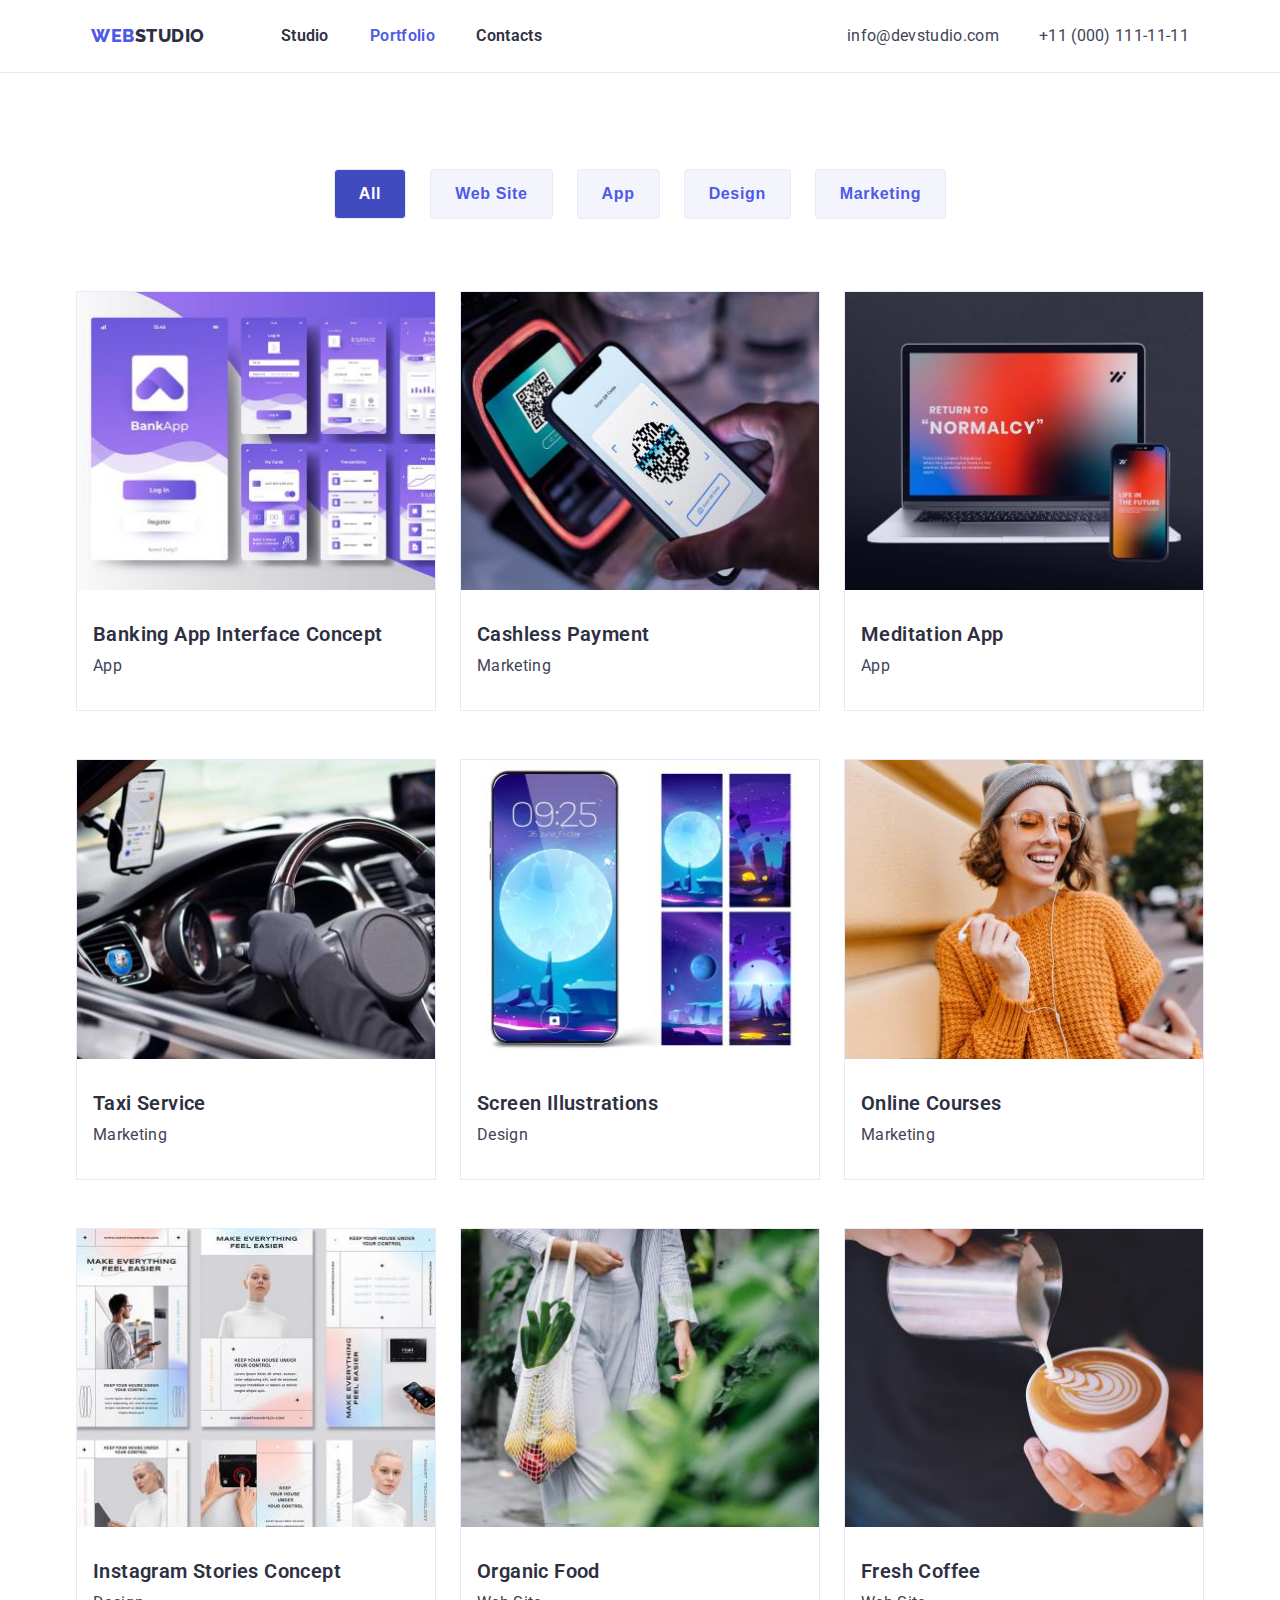
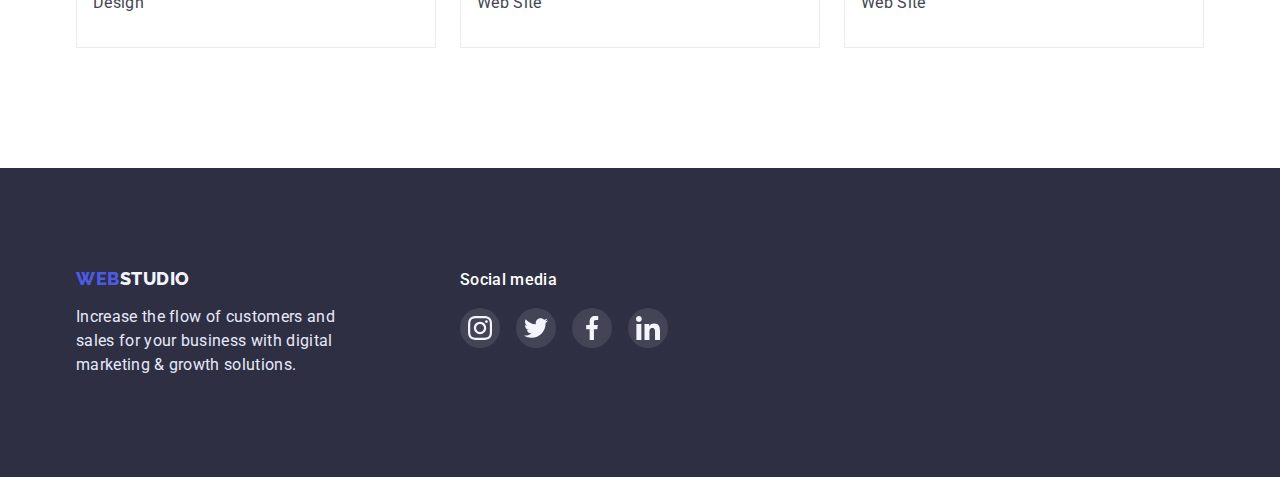
==== portfolio.html @ e55f162a "Initial commit" ====
<!DOCTYPE html>
<html lang="en">
<head>
    <meta charset="UTF-8">
    <meta http-equiv="X-UA-Compatible" content="IE=edge">
    <meta name="viewport" content="width=device-width, initial-scale=1.0">
    <link rel="preconnect" href="https://fonts.googleapis.com">
    <link rel="preconnect" href="https://fonts.gstatic.com" crossorigin>
    <link href="https://fonts.googleapis.com/css2?family=Raleway:wght@800&family=Roboto:wght@400;500;700;900&display=swap" rel="stylesheet">
    <link rel="stylesheet" href="https://github.com/sindresorhus/modern-normalize/blob/main/modern-normalize.css">
    <link rel="stylesheet" href="./css/styles.css">
    <title>Portfolio</title>
</head>

<body>
    <header class="header">
        <div class="header-cont">
        <nav class="nav">
        
        <!-- Logo -->
            <a class="logo-link" href="./index.html">Web<span class="studio">Studio</span></a>
        
        <!-- Навигация -->
                <ul class="nav-li">
                    <li><a class="header-link" href="./index.html">Studio</a></li>
                    <li><a class="header-link current" href="./portfolio.html">Portfolio</a></li>
                    <li><a class="header-link" href="">Contacts</a></li>
                </ul> 
        </nav>
        
        <!-- Контакты -->
        <address>
            <ul class="address">
                <li><a class="address-link mail" href="mailto:info@devstudio.com">info@devstudio.com</a></li>
                <li><a class="address-link tel" href="tel:+110001111111">+11 (000) 111-11-11</a></li>
            </ul>
        </address>
    </div>
    </header>
        
    <main>
                <!-- Виды деятельности, разделение по фильтру и ссылки -->
        <section class="portfolio-photo section">
            <div class="container">
                <h1 class="filter-titel hidden">Portfolio filter by type of work</h1>    
                <ul class="portfolio-filter">
                    <li><button type="button" class="filter-button current">All</button></li>
                    <li><button type="button" class="filter-button">Web Site</button></li>
                    <li><button type="button" class="filter-button">App</button></li>
                    <li><button type="button" class="filter-button">Design</button></li>
                    <li><button type="button" class="filter-button">Marketing</button></li>
                </ul>
            
                <!-- Ссылки-картинки -->
                <ul class="portfolio-links">
                    <li class="portfolio-li">
                        <a class="portfolio-link" href="#">
                            <img src="./images/portfolio1.jpg" alt="Bank App View" width="360">
                            <div class="portfolio-text">
                                <h2 class="portfolio-card-titel">Banking App Interface Concept</h2>
                                <p class="text">App</p>
                            </div>
                        </a>
                    </li>
                    <li class="portfolio-li">
                        <a class="portfolio-link" href="#">
                            <img src="./images/portfolio2.jpg" alt="pay with app" width="360">
                            <div class="portfolio-text">
                                <h2 class="portfolio-card-titel">Cashless Payment</h2>
                                <p class="text">Marketing</p>
                            </div>
                        </a>
                    </li>
                    <li class="portfolio-li">
                        <a class="portfolio-link" href="#">
                            <img src="./images/portfolio3.jpg" alt="Laptop and telefon" width="360">
                            <div class="portfolio-text">
                                <h2 class="portfolio-card-titel">Meditation App</h2>
                                <p class="text">App</p>
                            </div>
                        </a>
                    </li>
                    <li class="portfolio-li">
                        <a class="portfolio-link" href="#">
                            <img src="./images/portfolio4.jpg" alt="Telefon in taxi" width="360">
                            <div class="portfolio-text">
                                <h2 class="portfolio-card-titel">Taxi Service</h2>
                                <p class="text">Marketing</p>
                            </div>
                        </a>
                    </li>
                    <li class="portfolio-li">
                        <a class="portfolio-link" href="#">
                            <img src="./images/portfolio5.jpg" alt="Images vor telefon" width="360">
                            <div class="portfolio-text">
                                <h2 class="portfolio-card-titel">Screen Illustrations</h2>
                                <p class="text">Design</p>
                            </div>
                        </a>
                    </li>
                    <li class="portfolio-li">
                        <a class="portfolio-link" href="#">
                            <img src="./images/portfolio6.jpg" alt="Girl mit telefon;" width="360">
                            <div class="portfolio-text">
                                <h2 class="portfolio-card-titel">Online Courses</h2>
                                <p class="text">Marketing</p>
                            </div>
                        </a>
                    </li>
                    <li class="portfolio-li">
                        <a class="portfolio-link" href="#">
                            <img src="./images/portfolio7.jpg" alt="Screenshots Instagram" width="360">
                            <div class="portfolio-text">
                                <h2 class="portfolio-card-titel">Instagram Stories Concept</h2>
                                <p class="text">Design</p>
                            </div>
                        </a>
                    </li>
                    <li class="portfolio-li">
                        <a class="portfolio-link" href="#">
                            <img src="./images/portfolio8.jpg" alt="Food in a bag" width="360">
                            <div class="portfolio-text">
                                <h2 class="portfolio-card-titel">Organic Food</h2>
                                <p class="text">Web Site</p>
                            </div>
                        </a>
                    </li>
                    <li class="portfolio-li">
                        <a class="portfolio-link" href="#">
                            <img src="./images/portfolio9.jpg" alt="Coffee with milk" width="360">
                            <div class="portfolio-text">
                                <h2 class="portfolio-card-titel">Fresh Coffee</h2>
                                <p class="text">Web Site</p>
                            </div>
                        </a>
                    </li>
                 </ul>
            </div>
        </section>
    </main>

    <footer class="footer">
        <div class="container">
            <ul class="foot-ul">
                <li class="foot-li one">
                    <!-- Logo -->
                    <a class="logo-link" href="./index.html">Web<span class="studio">Studio</span></a>
                    <p class="text">Increase the flow of customers and sales for your business with digital marketing &
                        growth solutions.</p>
                </li>
                <li class="foot-li two">
                    <section class="social-media">
                        <h3 class="soc-media-titel">Social media</h3>
                        <ul class="foot-social-list">
                            <li class="foot-social-item">
                                <a class="foot-social-link" href="#">
                                    <svg class="foot-social-icon">
                                        <use href="./images/icons.svg#sozial-instagram"></use>
                                    </svg>
                                </a>
                            </li>
                            <li class="foot-social-item">
                                <a class="foot-social-link" href="#">
                                    <svg class="foot-social-icon">
                                        <use href="./images/icons.svg#sozial-twitter"></use>
                                    </svg>
                                </a>
                            </li>
                            <li class="foot-social-item">
                                <a class="foot-social-link" href="#">
                                    <svg class="foot-social-icon">
                                        <use href="./images/icons.svg#sozial-facebook"></use>
                                    </svg>
                                </a>
                            </li>
                            <li class="foot-social-item">
                                <a class="foot-social-link" href="#">
                                    <svg class="foot-social-icon">
                                        <use href="./images/icons.svg#sozial-linkedin"></use>
                                    </svg>
                                </a>
                            </li>
                        </ul>
                </li>
            </ul>
        </div>
    </footer>
</body>

</html>
---- css/styles.css ----
:root {
    /* для CTAs, Focused, Active states, Links, nav-click */
    --primary-brand-color: #4D5AE5;
    /* для Overlays, Shadows, Headings, nav-default*/
    --dark-color: #2E2F42;
    /* для Valid fields, Success messages */
    --success-color: #31D0AA;
    /* для Body text, nav-hover */
    --text-color: #434455;
    /* для Helper text, Deemphasized text */
    --subtle-text-color: #8E8F99;
    /* для Accent color, Hairlines, Subtle backgrounds*/
    --accent-color: #E7E9FC;
    /* для Light mode backgrounds, Light mode Dialogs/alerts*/
    --light-color: #F4F4FD;

    /*NAV-LINKS*/
    /* для nav-default*/
    --nav-defauit: #2E2F42;
    /* для nav-hover*/
    --nav-hover: #434455;
    /* для nav-click*/
    --nav-click: #4D5AE5;

    /*BUTTONS*/
    /* для button--order-default*/
    --button-order-defauit: #4D5AE5;
    /* для button--order-hover*/
    --button-order-hover: #404BBF;
    /* для button--order-click*/
    --button-order-click: #404BBF;

    /*background-color-body*/
    --background-color: #ffffff
}

*,
*::before,
*::after {
    margin: 0;
    padding: 0;
    box-sizing: border-box;
}


body { 
    font-family: Roboto, sans-serif;
    background-color: var(--background-color);
    margin: 0 auto;
}

.container {
    max-width: 1158px;
    padding: 0 15px; 
    margin: 0 auto;
}

.section {
    padding-top: 120px;
    padding-bottom: 120px;
}

img {
    display: block; max-width: 100%; height: auto
}
                                             /*header*/

.header-cont {
    display: flex;
    max-width: 1128px;
    padding: 0 15px; 
    justify-content: space-between;
    align-items: center;
    margin: 0 auto;
}

.header {
    border-bottom: 1px solid var(--accent-color);
}

/*LOGO*/                

.logo-link {
    display: flex;
    text-align: left;
    font-family: 'Raleway', sans-serif;
    font-weight: 800;
    font-size: 18px;
    line-height: 1.33;
    letter-spacing: 0.03em;
    text-transform: uppercase;
    color: var(--primary-brand-color);
    text-decoration: none;
    margin-right: 76px;
    justify-items: center;
    align-items: center;
}

.studio {
    color: var(--dark-color);
}

/*NAV*/

.nav {
    display: flex;
    justify-content: space-between;    
}

.nav-li {
    display: flex;
    width: 261px;
    justify-content: space-between;
    list-style-type: none;
}

.nav-li .header-link.current {
    color: var(--nav-click);
}

.header-link {
    display: block;
    font-weight: 600;
    font-size: 16px;
    line-height: 1.5;        
    letter-spacing: 0.02em;
    color: var(--nav-defauit);
    text-decoration: none;
    text-align: center;
    justify-content: center;
    padding: 24px 0;
}

.header-link:hover,
.header-link:focus {
    color: var(--nav-click);
}

.header-link:active {
    color: var(--nav-click);
}

/*ADDRESS*/

.address {
    display: flex;
    list-style-type: none;
    justify-content: space-between;
    gap: 40px;
}


.address-link {
    font-style: normal;
    font-weight: 400;
    font-size: 16px;
    line-height: 1.5;        
    letter-spacing: 0.02em;
    color: var(--text-color);
    text-decoration: none;
    padding: 24px 0;

}

.address-link:hover,
.address-link:focus {
    color: var(--primary-brand-color);

}

                                        /*main*/

                          /* --- для скрытия заголовков --- */
.hidden {
    position: absolute;
    white-space: nowrap;
    width: 1px;
    height: 1px;
    overflow: hidden;
    border: 0;
    padding: 0;
    clip: rect(0 0 0 0);
    clip-path: inset(50%);
    margin: -1px;
}


/*section order-service*/
.section-order-service {
    
}

.section-order-service.section {
    padding-top: 188px;
    padding-bottom: 188px;
    text-align: center;
    background-image: linear-gradient(rgba(46, 47, 66, 0.7), rgba(46, 47, 66, 0.7)), url(../images/people-office-1.jpg);
    background-position: center;
    background-repeat: no-repeat;
    background-size: 1440px 600px
}

.order-titel {   
    font-size: 56px;
    line-height: 1.07;
    text-align: center;
    letter-spacing: 0.02em;
    color: var(--background-color);
    padding: 188px auto 292px;
}

.button-order {
    font-family: 'Roboto', sans-serif;
    font-weight: 500;
    font-size: 16px;
    line-height: 1.5;
    background-color: var(--button-order-defauit);
    cursor: pointer;
    border: none;
    border-radius: 4px;
    text-align: center;
    letter-spacing: 0.04em;
    color: var(--background-color);
    align-items: center;
    width: 169px;
    height: 56px;
    margin-top: 48px
}
 
.button-order:hover {
    background-color: var(--button-order-click);
}

/*.button-order:active {
    background-color: var(--button-order-click);
    box-shadow: 0px 4px 4px rgba(0, 0, 0, 0.15);
    border-radius: 4px;
}*/


/*sections*/
.section-titel {
    font-weight: 600;
    font-size: 36px;
    line-height: 1.11;
    text-align: center;
    letter-spacing: 0.02em;
    text-transform: capitalize
}

.features {
    padding-bottom: 0;
}

.features-li {
    display: flex;
    gap: 24px;

}   

.f-li-titel {
    margin-bottom: 8px;
    font-weight: 500;
    font-size: 20px;
    line-height: 1.2
}

.features-icon {
    display: flex;
    list-style: none;
    height: 112px;
    margin-bottom: 8px;
    gap: 24px
    /*flex-basis: calc((100% - 72px) /3);*/
}

.icon-li {
    display: flex; 
    align-items: center;
    justify-content: center;
    height: 112px;
    background: var(--light-color);
    border-radius: 4px;
    margin-bottom: 8px;
}

.icon-features {
    width: 59.72px;
    height: 64px;
    fill: var(--light-color);
}

.what-are-we-doing-links,
.our-team-links {
    display: flex;
    justify-content: center;
    gap: 24px;
}

.what-are-we-doing-links,
.our-team-links,
.portfolio-links {
    margin-top: 72px;
}

.features-li,
.what-are-we-doing-links, 
.css-portfolio {
    list-style-type: none;
    text-decoration-line: none;
    background-color: var(--background-color);
}

.f-li {
    flex-basis: calc((100% - 72px) / 3);
}

.our-team-links {
    list-style-type: none;
    display: flex
}

.our-team-li {
    background-color: var(--background-color);
    width: 264px;
}

.our-team-link {
    text-decoration: none;
    display: block;
}

.our-team-text,
.portfolio-text {
    padding: 32px 16px;
}

.our-team-name {
    font-weight: 600;
    font-size: 20px;
    line-height: 1.2;
    letter-spacing: 0.02em;
    color: var(--dark-color);
    text-decoration: none;
    list-style-type: none;
    flex: none;
    order: 0;
    flex-grow: 0;
    text-align: center;
}
 
.our-team-li .text {
    margin-top: 8px;
}
 
.our-team {
    background-color: var(--light-color);
}

.our-team .text {
    text-align: center;
}

/* Sozials */
.sozial-list {
    display: flex;
    /*gap: 24px;*/
    justify-content: space-between;
    margin-top: 8px;
    list-style-type: none;
}

.sozial-item {
    width: 40px;
    height: 40px;
}

.sozial-link {
    display: flex;
    align-items: center;
    justify-content: center;
    width: 100%;
    height: 100%;
    background-color: var(--primary-brand-color);
    border-radius: 50%;
}

.sozial-link:hover,
.sozial-link:focus {
    background: var(--button-order-hover);
}
.sozial-icon {
    width: 16px;
    height: 16px;
    fill: var(--light-color);
}


/*для всех тегов <p>, кроме белого в футере*/
.features .text,
.our-team .text, 
.portfolio-link .text {
    font-size: 16px;
    line-height: 1.5;
    letter-spacing: 0.02em;
    color: var(--text-color);
}

.Customers.section {
    padding-top: 130px;
}

.customers-ul {
    display: flex;
    justify-content: space-between;
    margin-top: 72px;
}

.customers-li {
    list-style: none;
    width: calc((100% - 120px) / 6);
    /*width: 168px;*/
    height: 88px;
}

.customers-link {
    display: flex;
    align-items: center;
    justify-content: center;
    width: 100%;
    height: 100%;
    box-sizing: border-box;
    border: 1px solid var(--subtle-text-color);
    border-radius: 4px;
    color: var(--subtle-text-color);
}

.customers-link:hover {
    border: 1px solid var(--button-order-hover);
}

.customers-icon {
    width: 104px;
    height: 56px;
    fill: currentColor;
    /*fill: var(--subtle-text-color);*/
}

/*
.customers-ul:hover,
.customers-li:hover,
.customers-icon:hover,*/
.customers-link:hover {
    color: var(--button-order-hover)
}


                         /*css для страницы portfolio.html*/

/*.filter-buttons*/
.filter-button {
    padding: 12px 24px;
    background: var(--light-color);
    border: 1px solid var(--accent-color);
    border-radius: 4px;
    order: 1;
    font-weight: 600;
    font-size: 16px;
    line-height: 1.5;
    text-align: center;
    letter-spacing: 0.04em;
    cursor: pointer;
    color: var(--button-order-defauit);
}
    
.filter-button:hover {
    background-color: var(--button-order-hover);
    color: var(--background-color);
}
                        
.filter-button:focus {
    background-color: var(--button-order-hover);
    color: var(--background-color);
}

.filter-button.current {
    background-color: var(--button-order-hover);
    color: var(--background-color);
}

.portfolio-filter {
    text-decoration-line: none;
    list-style-type: none;
    display: flex;
    justify-content: center;
    gap: 24px;
    margin-block-end: 0;
}

/* portfolio */
.portfolio-li {
    width: calc((100% - 48px) / 3);
}

.portfolio-links {
    list-style-type: none;
    display: flex;
    flex-wrap: wrap;
    row-gap: 48px;
    column-gap: 24px; 
}

.portfolio-link {
    border: 1px solid #E7E9FC;
}

.portfolio-link .text {
    margin-top: 8px;
}

.our-team-li,
.portfolio-link {
    text-decoration: none;
    display: block;
}

.portfolio-link:hover,
.portfolio-link:focus,
.portfolio-filter:active {
    box-shadow: 0px 1px 6px rgba(46, 47, 66, 0.08), 0px 1px 1px rgba(46, 47, 66, 0.16), 0px 2px 1px rgba(46, 47, 66, 0.08);
}

/*только для заголовков h2 со страницы portfolio.html*/
.portfolio-card-titel {
    font-weight: 600;
    font-size: 20px;
    line-height: 1.2;
    letter-spacing: 0.02em;
    color: var(--dark-color);
}   

.portfolio-photo {
    padding-top: 96px;
}

                                            /*footer*/
.footer {
    background-color: var(--dark-color);
    padding-top: 100px;
    padding-bottom: 100px;
    margin-left: auto;
    margin-right: auto;
}

/*.foot-logo {
    width: 264px;
    margin-right: 120px;
}*/

.footer .logo-link {
    display: block;
    font-family: 'Raleway', sans-serif;
    font-weight: 800;
    font-size: 18px;
    line-height: 1.17;
    letter-spacing: 0.03em;
}

.footer .studio {
    color: var(--light-color);
    line-height: 1.17;
}
                         
.footer .text {
    display: block;
    /*max-width: 264px;*/
    font-weight: 400;
    font-size: 16px;
    line-height: 24px;
    letter-spacing: 0.02em;
    color: var(--accent-color);
    margin-top: 16px;
}

.foot-ul {
    display: flex;
    justify-content:flex-start ;
}

.foot-li {
    list-style: none;
}

.foot-li.one {
    width: 264px;
}

.foot-li.two {
    width: 208px;
    margin-left: 120px;
}

.foot-social-link:hover {
    background: var(--success-color);
}
/*
.social-media {
    margin-left: 120px;
    margin-top: 100px;
    width: 208px;
    height: 80px;
}*/

.soc-media-titel {
    font-weight: 500;
    font-size: 16px;
    line-height: 1.5;
    letter-spacing: 0.02em;
    color: var(--background-color);
    margin-bottom: 16px;
}

/* Sozials */
.foot-social-list {
    display: flex;
    flex-direction: row;
    /*gap: 24px;*/
    justify-content: space-between;
}

.foot-social-item {
    width: 40px;
    height: 40px;
    /*flex-basis: calc((100% - 3*16px) / 4);*/
    list-style: none;
}

.foot-social-link {
    display: flex;
    align-items: center;
    justify-content: center;
    width: 100%;
    height: 100%;
    background-color: rgba(255, 255, 255, 0.1);
    border-radius: 50%;
}

.foot-social-icon {
    width: 24px;
    height: 24px;
    fill: var(--light-color);
}
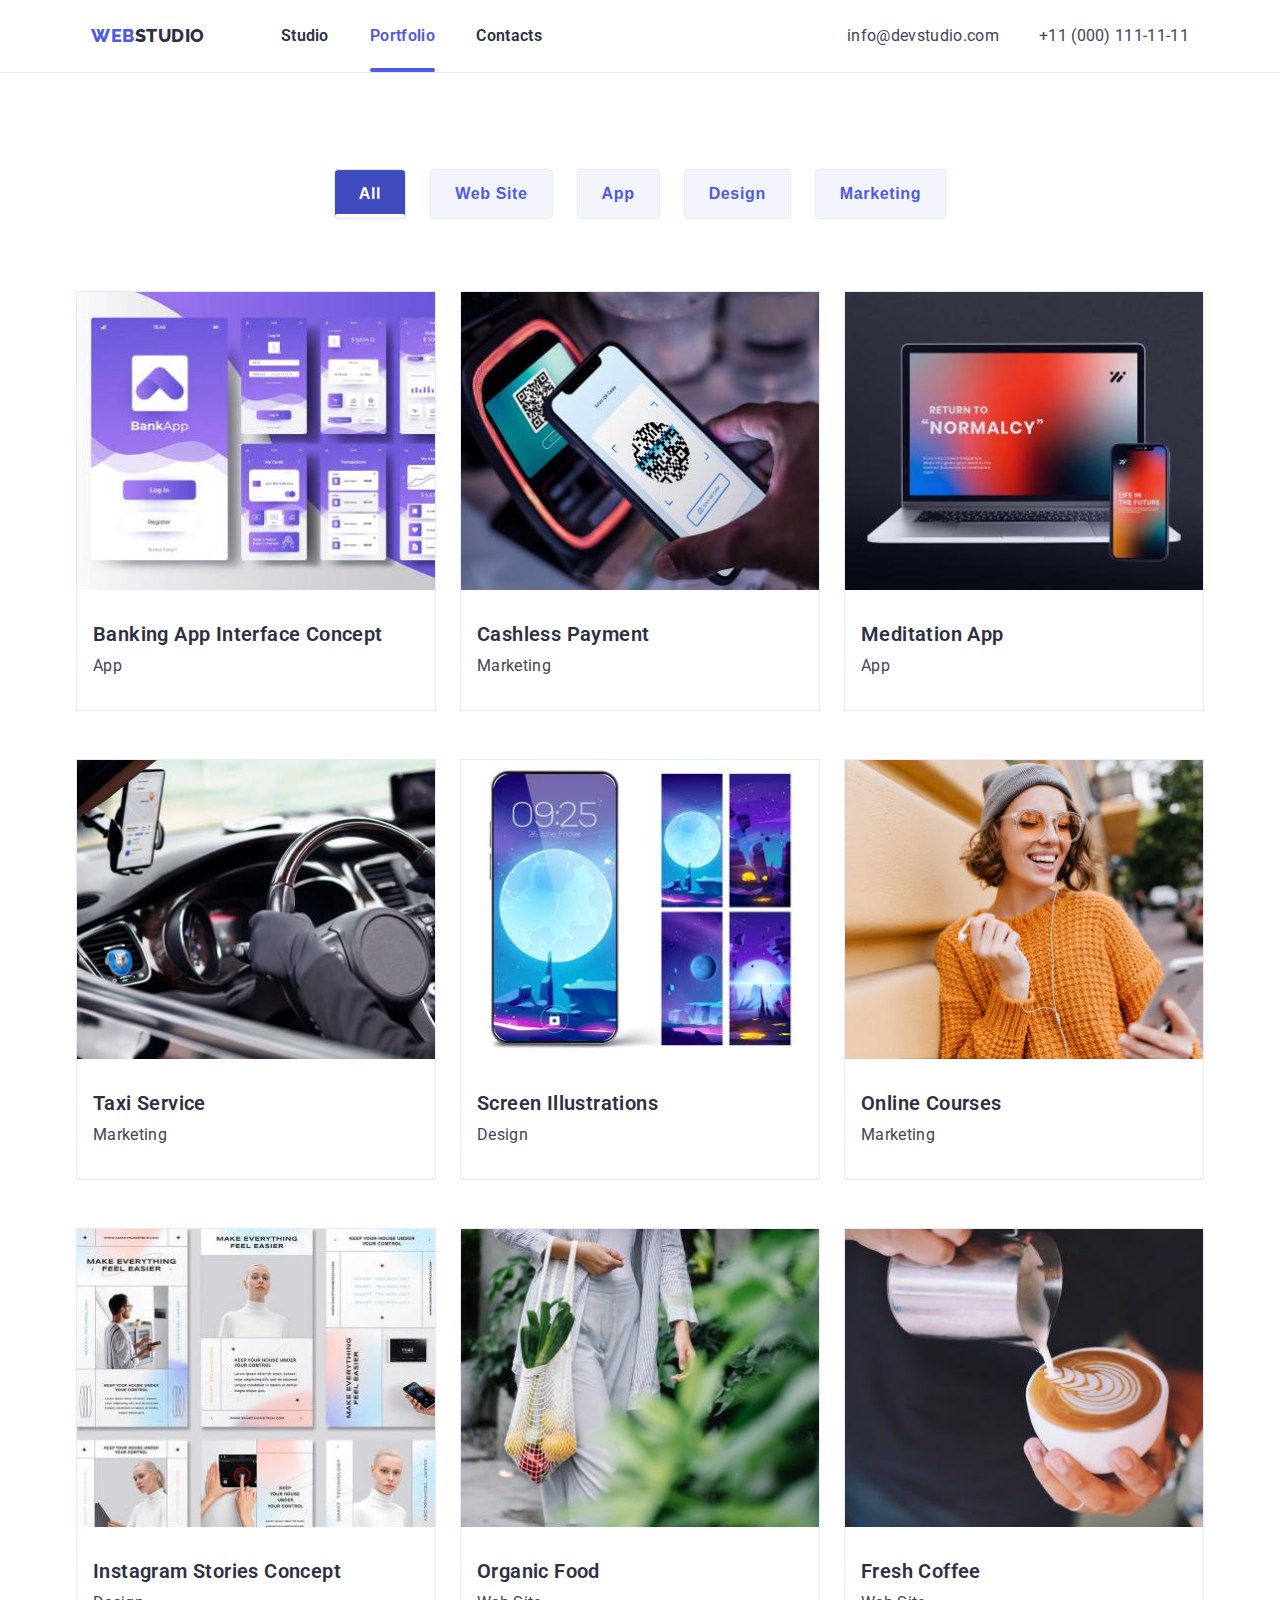
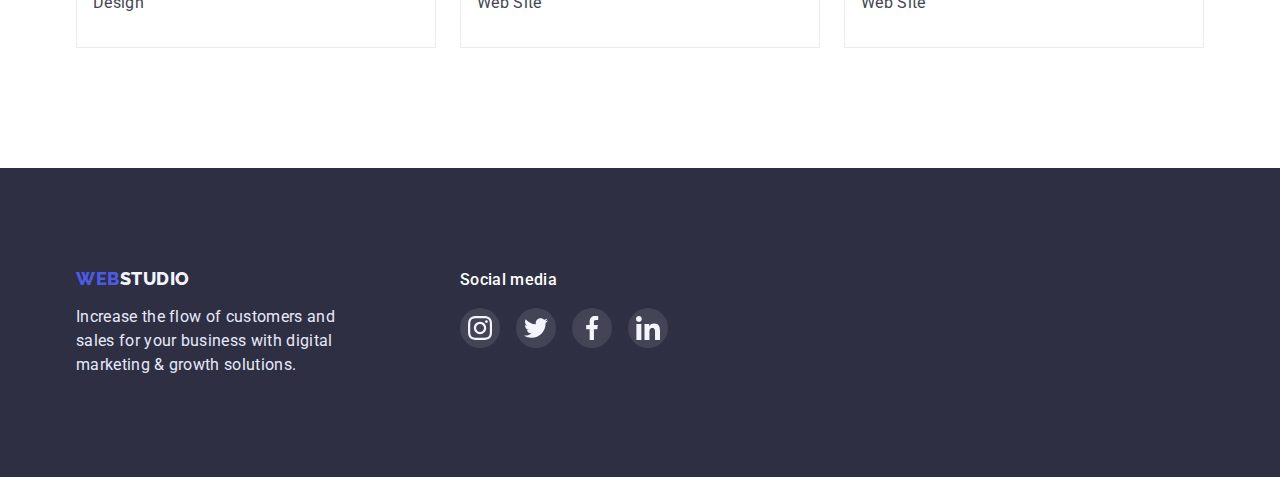
==== commit 42895283: "HW-5. На проверку № 1" ====
--- a/portfolio.html
+++ b/portfolio.html
@@ -64,7 +64,13 @@
                     </li>
                     <li class="portfolio-li">
                         <a class="portfolio-link" href="#">
-                            <img src="./images/portfolio2.jpg" alt="pay with app" width="360">
+                            <div class="portfolio-overlay">
+                                <img class="qwe" src="./images/portfolio2.jpg" alt="pay with app" width="360">
+                                    <div class="overlay">
+                                        <p class="p-overlay">14 Stylish and User-Friendly App Design Concepts · Task Manager App · 
+                                        Calorie Tracker App · Exotic Fruit Ecommerce App · Cloud Storage App</p>
+                                    </div>
+                            </div>
                             <div class="portfolio-text">
                                 <h2 class="portfolio-card-titel">Cashless Payment</h2>
                                 <p class="text">Marketing</p>
@@ -73,7 +79,7 @@
                     </li>
                     <li class="portfolio-li">
                         <a class="portfolio-link" href="#">
-                            <img src="./images/portfolio3.jpg" alt="Laptop and telefon" width="360">
+                            <img  src="./images/portfolio3.jpg" alt="Laptop and telefon" width="360">
                             <div class="portfolio-text">
                                 <h2 class="portfolio-card-titel">Meditation App</h2>
                                 <p class="text">App</p>
--- a/css/styles.css
+++ b/css/styles.css
@@ -76,6 +76,8 @@
 
 .header {
     border-bottom: 1px solid var(--accent-color);
+    /*position: fixed;
+    width: 100%;*/
 }
 
 /*LOGO*/                
@@ -129,6 +131,41 @@
     text-align: center;
     justify-content: center;
     padding: 24px 0;
+    transition-property: color, background-color;
+}
+
+                    /*Анимация на все ссылки*/
+
+.logo-link,
+.header-link,
+.current::after,
+.address-link,
+.button-order,
+.close,
+.sozial-link,
+.customers-link,
+.filter-button,
+.portfolio-link,
+.foot-social-link {
+    transition-duration: 250ms;
+    transition-timing-function: cubic-bezier(0.4, 0, 0.2, 1)
+}
+
+.current {
+    position: relative;
+}
+
+.current::after {
+    display: block;
+    content: "";
+    width: 100%;
+    height: 4px;
+    border-radius: 2px;
+    background-color: currentColor;
+    position: absolute;
+    left: 0;
+    bottom: 0;
+    transition-property: color, background-color;
 }
 
 .header-link:hover,
@@ -148,7 +185,6 @@
     justify-content: space-between;
     gap: 40px;
 }
-
 
 .address-link {
     font-style: normal;
@@ -159,13 +195,12 @@
     color: var(--text-color);
     text-decoration: none;
     padding: 24px 0;
-
+    transition-property: color;
 }
 
 .address-link:hover,
 .address-link:focus {
     color: var(--primary-brand-color);
-
 }
 
                                         /*main*/
@@ -197,7 +232,7 @@
     background-image: linear-gradient(rgba(46, 47, 66, 0.7), rgba(46, 47, 66, 0.7)), url(../images/people-office-1.jpg);
     background-position: center;
     background-repeat: no-repeat;
-    background-size: 1440px 600px
+    background-size: 1440px 600px;
 }
 
 .order-titel {   
@@ -224,7 +259,8 @@
     align-items: center;
     width: 169px;
     height: 56px;
-    margin-top: 48px
+    margin-top: 48px;
+    transition-property: background-color;
 }
  
 .button-order:hover {
@@ -236,6 +272,81 @@
     box-shadow: 0px 4px 4px rgba(0, 0, 0, 0.15);
     border-radius: 4px;
 }*/
+
+        /* Модальное окно */
+
+.backdrop.is-hidden {
+    visibility: hidden;
+    opacity: 0;
+    pointer-events: none;
+}
+
+.backdrop.is-hidden .modal {
+    transform: scale(0);
+}
+
+                        /* Modal bg */
+.backdrop {
+    position: fixed;
+    top: 0;
+    left: 0;
+    width: 100%;
+    height: 100%;
+    box-shadow: 0px 1px 1px rgba(0, 0, 0, 0.14), 0px 1px 3px rgba(0, 0, 0, 0.12), 0px 2px 1px rgba(0, 0, 0, 0.2);
+    border-radius: 4px;
+    transition: opasity 500ms, visibility 500ms, transform 500ms;
+    transform: scale(1);
+    background: rgba(46, 47, 66, 0.4);
+    visibility: visible
+}
+
+.modal {
+    position: relative;
+    overflow: auto;
+    width: 100%;
+    height: 100%;
+    max-width: 408px;
+    max-height: 576px;
+    background: #FCFCFC;
+    top: 50%;
+    left: 50%;
+    transform: translate(-50%, -50%);
+}
+
+.close {
+    position: absolute;
+    top: 24px;
+    right: 24px;
+    width: 24px;
+    height: 24px;
+    align-items: center;
+    justify-content: center;
+    background-color: var(--accent-color);
+    border: 1px solid rgba(0, 0, 0, 0.1);
+    border-radius: 50%;
+    transition-property: background-color, fill;
+    cursor: pointer;
+}
+
+.close:hover {
+    background-color: var(--button-order-hover);
+}
+
+.close:hover .icon-close {
+    background-color: var(--button-order-hover);
+    border: none;
+    fill: var(--background-color);
+}
+
+.icon-close {
+    width: 8px;
+    height: 8px;
+    fill: #000000;
+}
+
+.icon-close:hover {
+    fill: var(--background-color);
+}
 
 
 /*sections*/
@@ -255,7 +366,6 @@
 .features-li {
     display: flex;
     gap: 24px;
-
 }   
 
 .f-li-titel {
@@ -271,7 +381,7 @@
     height: 112px;
     margin-bottom: 8px;
     gap: 24px
-    /*flex-basis: calc((100% - 72px) /3);*/
+    /*flex-basis: calc((100% - 72px) / 3);*/
 }
 
 .icon-li {
@@ -419,7 +529,6 @@
 .customers-li {
     list-style: none;
     width: calc((100% - 120px) / 6);
-    /*width: 168px;*/
     height: 88px;
 }
 
@@ -433,27 +542,19 @@
     border: 1px solid var(--subtle-text-color);
     border-radius: 4px;
     color: var(--subtle-text-color);
+    transition-property: color, border-color;
 }
 
 .customers-link:hover {
-    border: 1px solid var(--button-order-hover);
+    border-color: 1px solid var(--button-order-hover);
+    color: var(--button-order-hover);
 }
 
 .customers-icon {
     width: 104px;
     height: 56px;
     fill: currentColor;
-    /*fill: var(--subtle-text-color);*/
-}
-
-/*
-.customers-ul:hover,
-.customers-li:hover,
-.customers-icon:hover,*/
-.customers-link:hover {
-    color: var(--button-order-hover)
-}
-
+}
 
                          /*css для страницы portfolio.html*/
 
@@ -471,11 +572,14 @@
     letter-spacing: 0.04em;
     cursor: pointer;
     color: var(--button-order-defauit);
+    transition-property: color, background-color, border, box-shadow;
 }
     
 .filter-button:hover {
     background-color: var(--button-order-hover);
     color: var(--background-color);
+    border: none;
+    box-shadow: 0px 3px 1px rgba(0, 0, 0, 0.1), 0px 2px 1px rgba(0, 0, 0, 0.08), 0px 2px 2px rgba(0, 0, 0, 0.12);
 }
                         
 .filter-button:focus {
@@ -512,6 +616,9 @@
 
 .portfolio-link {
     border: 1px solid #E7E9FC;
+    transition-property: background-color, box-shadow;
+    position: relative;
+    transition-property: transform;
 }
 
 .portfolio-link .text {
@@ -528,6 +635,57 @@
 .portfolio-link:focus,
 .portfolio-filter:active {
     box-shadow: 0px 1px 6px rgba(46, 47, 66, 0.08), 0px 1px 1px rgba(46, 47, 66, 0.16), 0px 2px 1px rgba(46, 47, 66, 0.08);
+}
+
+
+.portfolio-overlay {
+    position: relative;
+    overflow: hidden;
+}
+
+.overlay {
+    position: absolute;
+    top: 0;
+    left: 0;
+    width: 100%;
+    height: 100%;
+    font-size: 15px;
+    color: var(--light-color));
+    background-color: var(--primary-brand-color);
+    padding: 40px 32px 40px 32px;
+    background-blend-mode: soft-light;
+    mix-blend-mode: normal;
+    transform: translate(0, 100%);
+    transition: transform 250ms cubic-bezier(0.4, 0, 0.2, 1);
+}
+
+/*
+    background-color: var(--primary-brand-color);
+    color: var(--light-color);
+    top: 0;
+    left: 0;
+    width: 100%;
+    height: 300px;
+    padding: 40px 32px 164px 32px;
+    background-blend-mode: soft-light;
+    mix-blend-mode: normal;
+    position: absolute;
+    overflow: hidden;
+    transform: translate(0, 100%);
+    transition: transform 250ms cubic-bezier(0.4, 0, 0.2, 1);
+*/
+
+.p-overlay {
+    font-size: 16px;
+    line-height: 1.5;
+    letter-spacing: 0.02em;
+    color: var(--light-color)
+}
+
+.portfolio-link:hover .overlay, 
+.portfolio-link:focus .overlay {
+    transform: translate(0, 0);
+    
 }
 
 /*только для заголовков h2 со страницы portfolio.html*/
@@ -601,15 +759,8 @@
 }
 
 .foot-social-link:hover {
-    background: var(--success-color);
-}
-/*
-.social-media {
-    margin-left: 120px;
-    margin-top: 100px;
-    width: 208px;
-    height: 80px;
-}*/
+    background-color: var(--success-color);
+}
 
 .soc-media-titel {
     font-weight: 500;
@@ -643,6 +794,7 @@
     height: 100%;
     background-color: rgba(255, 255, 255, 0.1);
     border-radius: 50%;
+    transition-property: background-color;
 }
 
 .foot-social-icon {
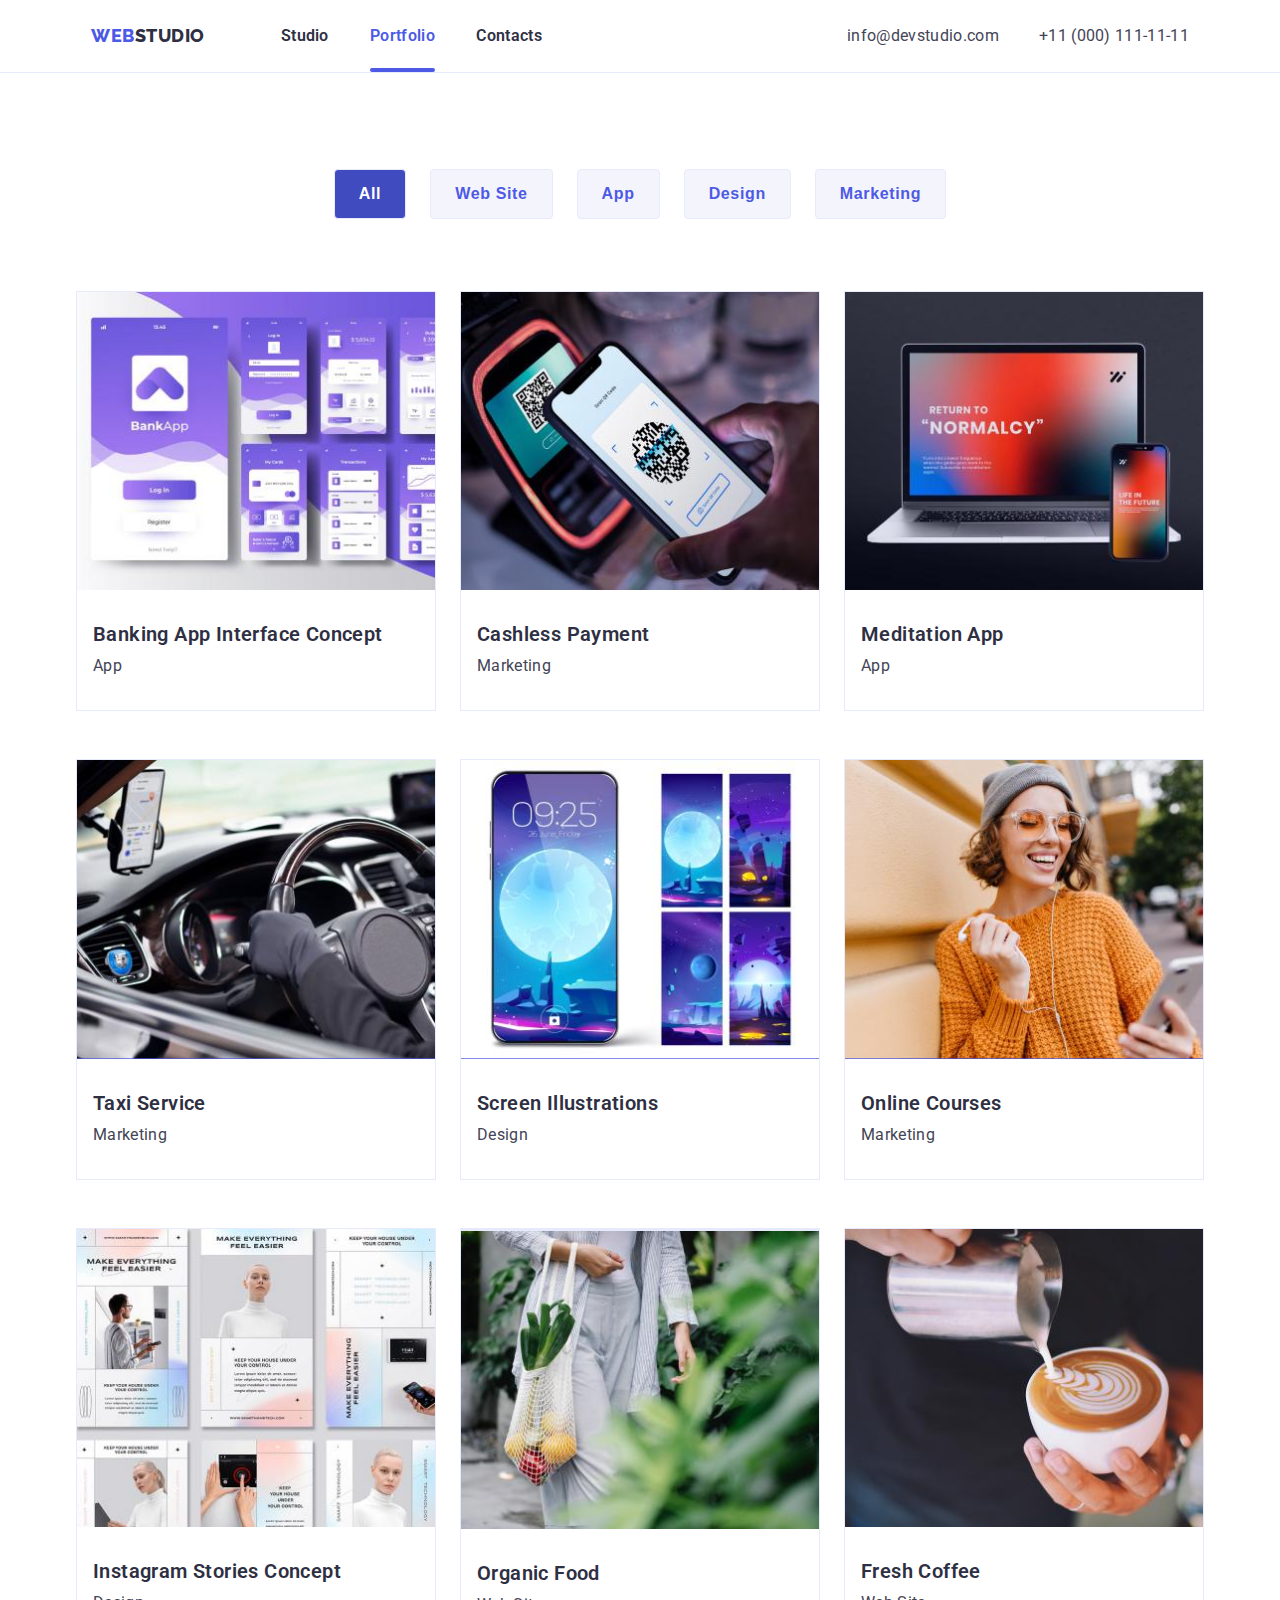
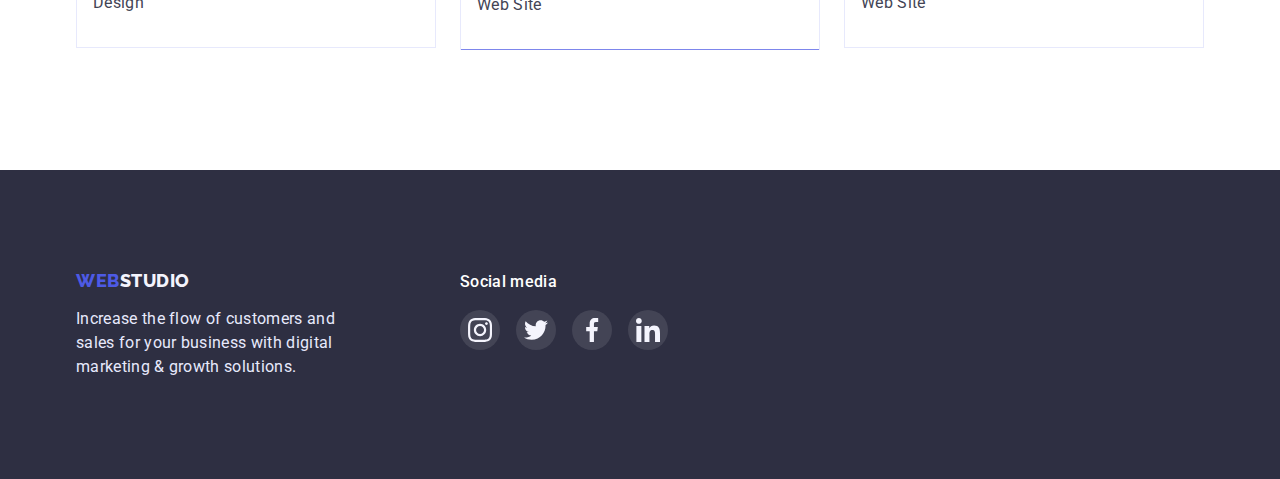
==== commit 532b8603: "HW-05, на проверку № 1-2" ====
--- a/portfolio.html
+++ b/portfolio.html
@@ -55,8 +55,14 @@
                 <ul class="portfolio-links">
                     <li class="portfolio-li">
                         <a class="portfolio-link" href="#">
-                            <img src="./images/portfolio1.jpg" alt="Bank App View" width="360">
-                            <div class="portfolio-text">
+                            <div class="portfolio-overlay">
+                                <img src="./images/portfolio1.jpg" alt="Bank App View" width="360">
+                                    <div class="overlay">
+                                        <p class="p-overlay">14 Stylish and User-Friendly App Design Concepts · Task Manager App · 
+                                            Calorie Tracker App · Exotic Fruit Ecommerce App · Cloud Storage App</p>
+                                    </div>
+                            </div>
+                                <div class="portfolio-text">
                                 <h2 class="portfolio-card-titel">Banking App Interface Concept</h2>
                                 <p class="text">App</p>
                             </div>
@@ -65,10 +71,10 @@
                     <li class="portfolio-li">
                         <a class="portfolio-link" href="#">
                             <div class="portfolio-overlay">
-                                <img class="qwe" src="./images/portfolio2.jpg" alt="pay with app" width="360">
-                                    <div class="overlay">
-                                        <p class="p-overlay">14 Stylish and User-Friendly App Design Concepts · Task Manager App · 
-                                        Calorie Tracker App · Exotic Fruit Ecommerce App · Cloud Storage App</p>
+                                <img src="./images/portfolio2.jpg" alt="pay with app" width="360">
+                                    <div class="overlay">
+                                        <p class="p-overlay">14 Stylish and User-Friendly App Design Concepts · Task Manager App · 
+                                            Calorie Tracker App · Exotic Fruit Ecommerce App · Cloud Storage App</p>
                                     </div>
                             </div>
                             <div class="portfolio-text">
@@ -79,8 +85,14 @@
                     </li>
                     <li class="portfolio-li">
                         <a class="portfolio-link" href="#">
-                            <img  src="./images/portfolio3.jpg" alt="Laptop and telefon" width="360">
-                            <div class="portfolio-text">
+                            <div class="portfolio-overlay">
+                                <img  src="./images/portfolio3.jpg" alt="Laptop and telefon" width="360">
+                                    <div class="overlay">
+                                        <p class="p-overlay">14 Stylish and User-Friendly App Design Concepts · Task Manager App · 
+                                            Calorie Tracker App · Exotic Fruit Ecommerce App · Cloud Storage App</p>
+                                    </div>
+                            </div>
+                                <div class="portfolio-text">
                                 <h2 class="portfolio-card-titel">Meditation App</h2>
                                 <p class="text">App</p>
                             </div>
@@ -88,8 +100,14 @@
                     </li>
                     <li class="portfolio-li">
                         <a class="portfolio-link" href="#">
-                            <img src="./images/portfolio4.jpg" alt="Telefon in taxi" width="360">
-                            <div class="portfolio-text">
+                            <div class="portfolio-overlay">
+                                <img src="./images/portfolio4.jpg" alt="Telefon in taxi" width="360">
+                                    <div class="overlay">
+                                        <p class="p-overlay">14 Stylish and User-Friendly App Design Concepts · Task Manager App · 
+                                            Calorie Tracker App · Exotic Fruit Ecommerce App · Cloud Storage App</p>
+                                    </div>
+                            </div>
+                                <div class="portfolio-text">
                                 <h2 class="portfolio-card-titel">Taxi Service</h2>
                                 <p class="text">Marketing</p>
                             </div>
@@ -97,8 +115,14 @@
                     </li>
                     <li class="portfolio-li">
                         <a class="portfolio-link" href="#">
-                            <img src="./images/portfolio5.jpg" alt="Images vor telefon" width="360">
-                            <div class="portfolio-text">
+                            <div class="portfolio-overlay">
+                                <img src="./images/portfolio5.jpg" alt="Images vor telefon" width="360">
+                                    <div class="overlay">
+                                        <p class="p-overlay">14 Stylish and User-Friendly App Design Concepts · Task Manager App · 
+                                            Calorie Tracker App · Exotic Fruit Ecommerce App · Cloud Storage App</p>
+                                    </div>
+                            </div>
+                                <div class="portfolio-text">
                                 <h2 class="portfolio-card-titel">Screen Illustrations</h2>
                                 <p class="text">Design</p>
                             </div>
@@ -106,8 +130,14 @@
                     </li>
                     <li class="portfolio-li">
                         <a class="portfolio-link" href="#">
-                            <img src="./images/portfolio6.jpg" alt="Girl mit telefon;" width="360">
-                            <div class="portfolio-text">
+                            <div class="portfolio-overlay">
+                                <img src="./images/portfolio6.jpg" alt="Girl mit telefon;" width="360">
+                                    <div class="overlay">
+                                        <p class="p-overlay">14 Stylish and User-Friendly App Design Concepts · Task Manager App · 
+                                            Calorie Tracker App · Exotic Fruit Ecommerce App · Cloud Storage App</p>
+                                    </div>
+                            </div>
+                                <div class="portfolio-text">
                                 <h2 class="portfolio-card-titel">Online Courses</h2>
                                 <p class="text">Marketing</p>
                             </div>
@@ -115,8 +145,14 @@
                     </li>
                     <li class="portfolio-li">
                         <a class="portfolio-link" href="#">
-                            <img src="./images/portfolio7.jpg" alt="Screenshots Instagram" width="360">
-                            <div class="portfolio-text">
+                            <div class="portfolio-overlay">
+                                <img src="./images/portfolio7.jpg" alt="Screenshots Instagram" width="360">
+                                    <div class="overlay">
+                                        <p class="p-overlay">14 Stylish and User-Friendly App Design Concepts · Task Manager App · 
+                                            Calorie Tracker App · Exotic Fruit Ecommerce App · Cloud Storage App</p>
+                                    </div>
+                            </div>
+                                <div class="portfolio-text">
                                 <h2 class="portfolio-card-titel">Instagram Stories Concept</h2>
                                 <p class="text">Design</p>
                             </div>
@@ -124,8 +160,14 @@
                     </li>
                     <li class="portfolio-li">
                         <a class="portfolio-link" href="#">
-                            <img src="./images/portfolio8.jpg" alt="Food in a bag" width="360">
-                            <div class="portfolio-text">
+                            <div class="portfolio-overlay">
+                                <img src="./images/portfolio8.jpg" alt="Food in a bag" width="360">
+                                    <div class="overlay">
+                                        <p class="p-overlay">14 Stylish and User-Friendly App Design Concepts · Task Manager App · 
+                                            Calorie Tracker App · Exotic Fruit Ecommerce App · Cloud Storage App</p>
+                                    </di>
+                            </div>
+                                <div class="portfolio-text">
                                 <h2 class="portfolio-card-titel">Organic Food</h2>
                                 <p class="text">Web Site</p>
                             </div>
@@ -133,8 +175,14 @@
                     </li>
                     <li class="portfolio-li">
                         <a class="portfolio-link" href="#">
-                            <img src="./images/portfolio9.jpg" alt="Coffee with milk" width="360">
-                            <div class="portfolio-text">
+                            <div class="portfolio-overlay">
+                                <img src="./images/portfolio9.jpg" alt="Coffee with milk" width="360">
+                                    <div class="overlay">
+                                        <p class="p-overlay">14 Stylish and User-Friendly App Design Concepts · Task Manager App · 
+                                            Calorie Tracker App · Exotic Fruit Ecommerce App · Cloud Storage App</p>
+                                    </div>
+                            </div>
+                                <div class="portfolio-text">
                                 <h2 class="portfolio-card-titel">Fresh Coffee</h2>
                                 <p class="text">Web Site</p>
                             </div>
--- a/css/styles.css
+++ b/css/styles.css
@@ -155,7 +155,7 @@
     position: relative;
 }
 
-.current::after {
+.header-link.current::after {
     display: block;
     content: "";
     width: 100%;
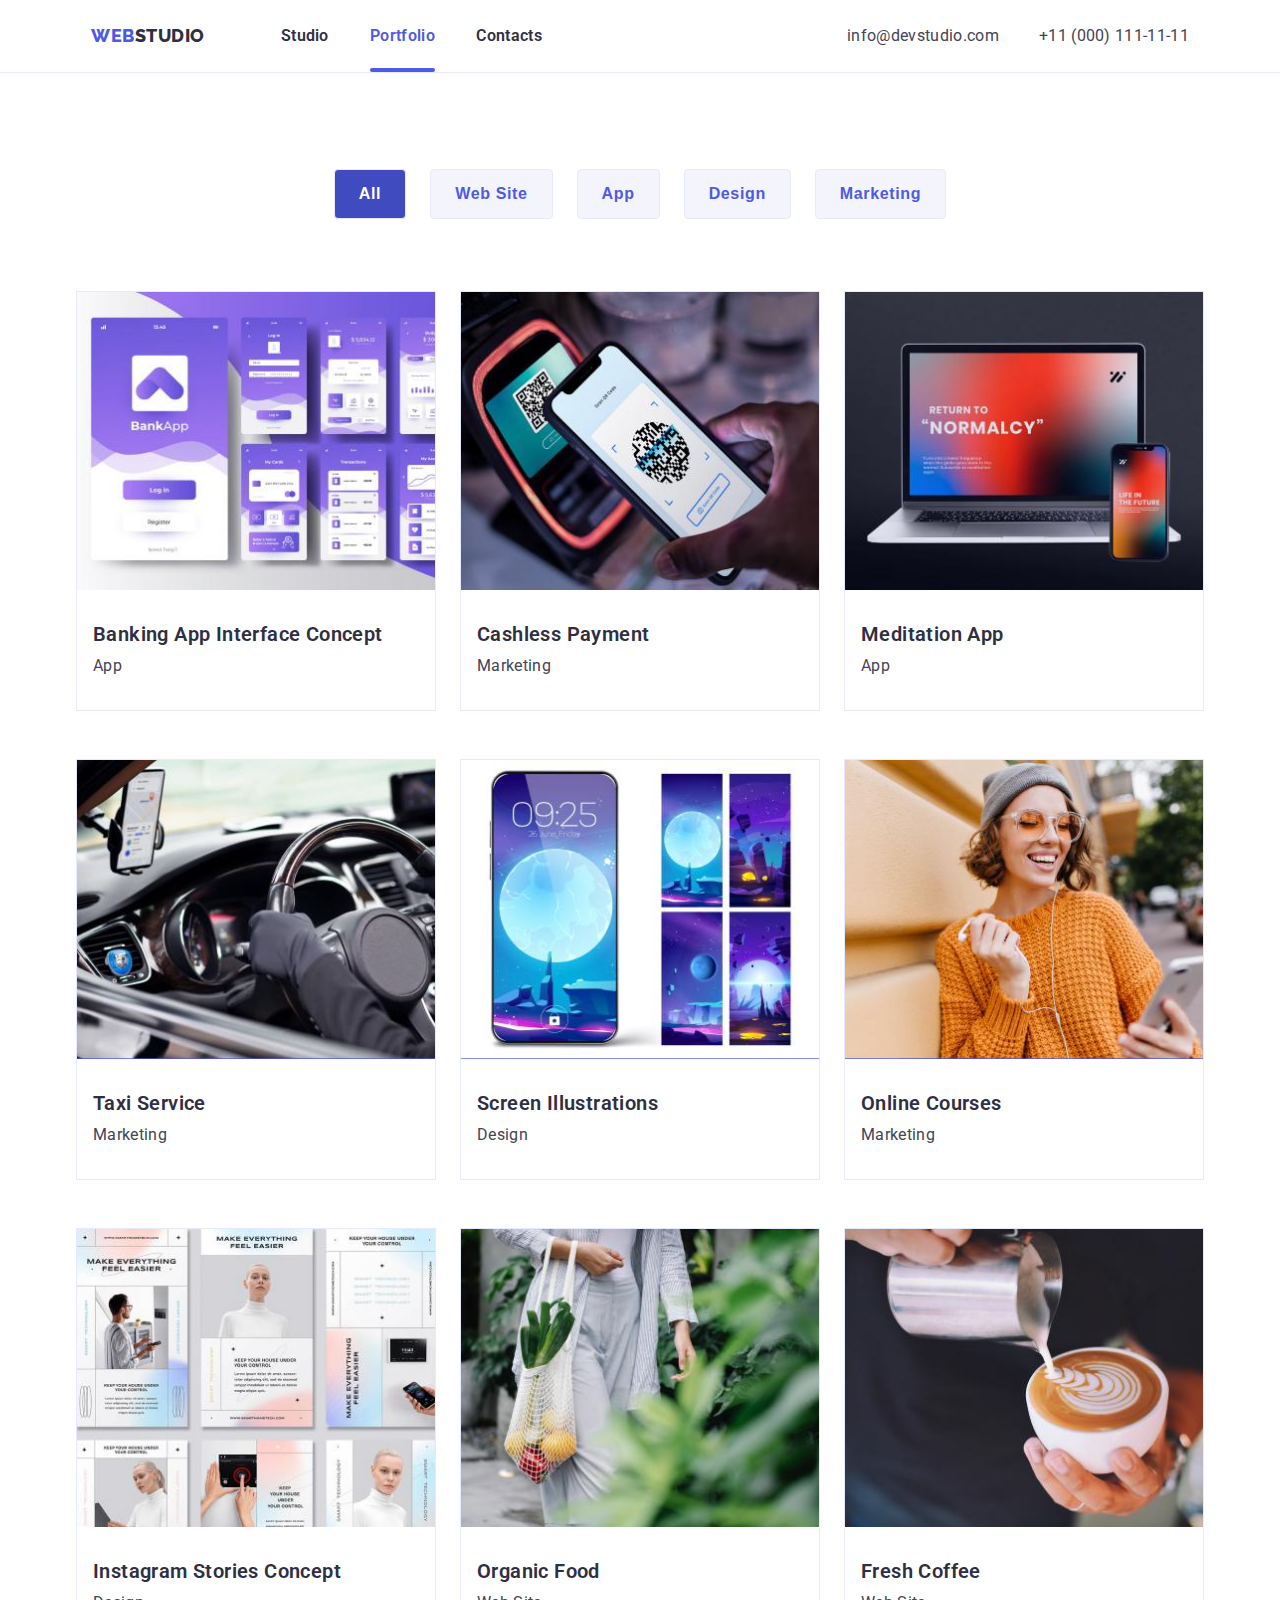
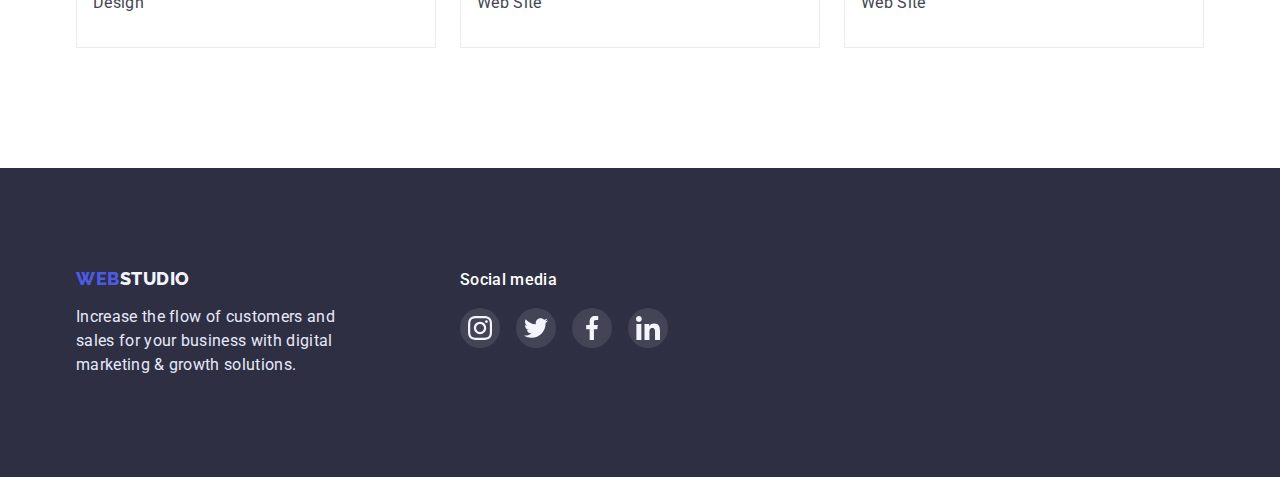
==== commit c7413751: "HW-05. На проверку № 1-3" ====
--- a/portfolio.html
+++ b/portfolio.html
@@ -165,7 +165,7 @@
                                     <div class="overlay">
                                         <p class="p-overlay">14 Stylish and User-Friendly App Design Concepts · Task Manager App · 
                                             Calorie Tracker App · Exotic Fruit Ecommerce App · Cloud Storage App</p>
-                                    </di>
+                                    </div>
                             </div>
                                 <div class="portfolio-text">
                                 <h2 class="portfolio-card-titel">Organic Food</h2>
